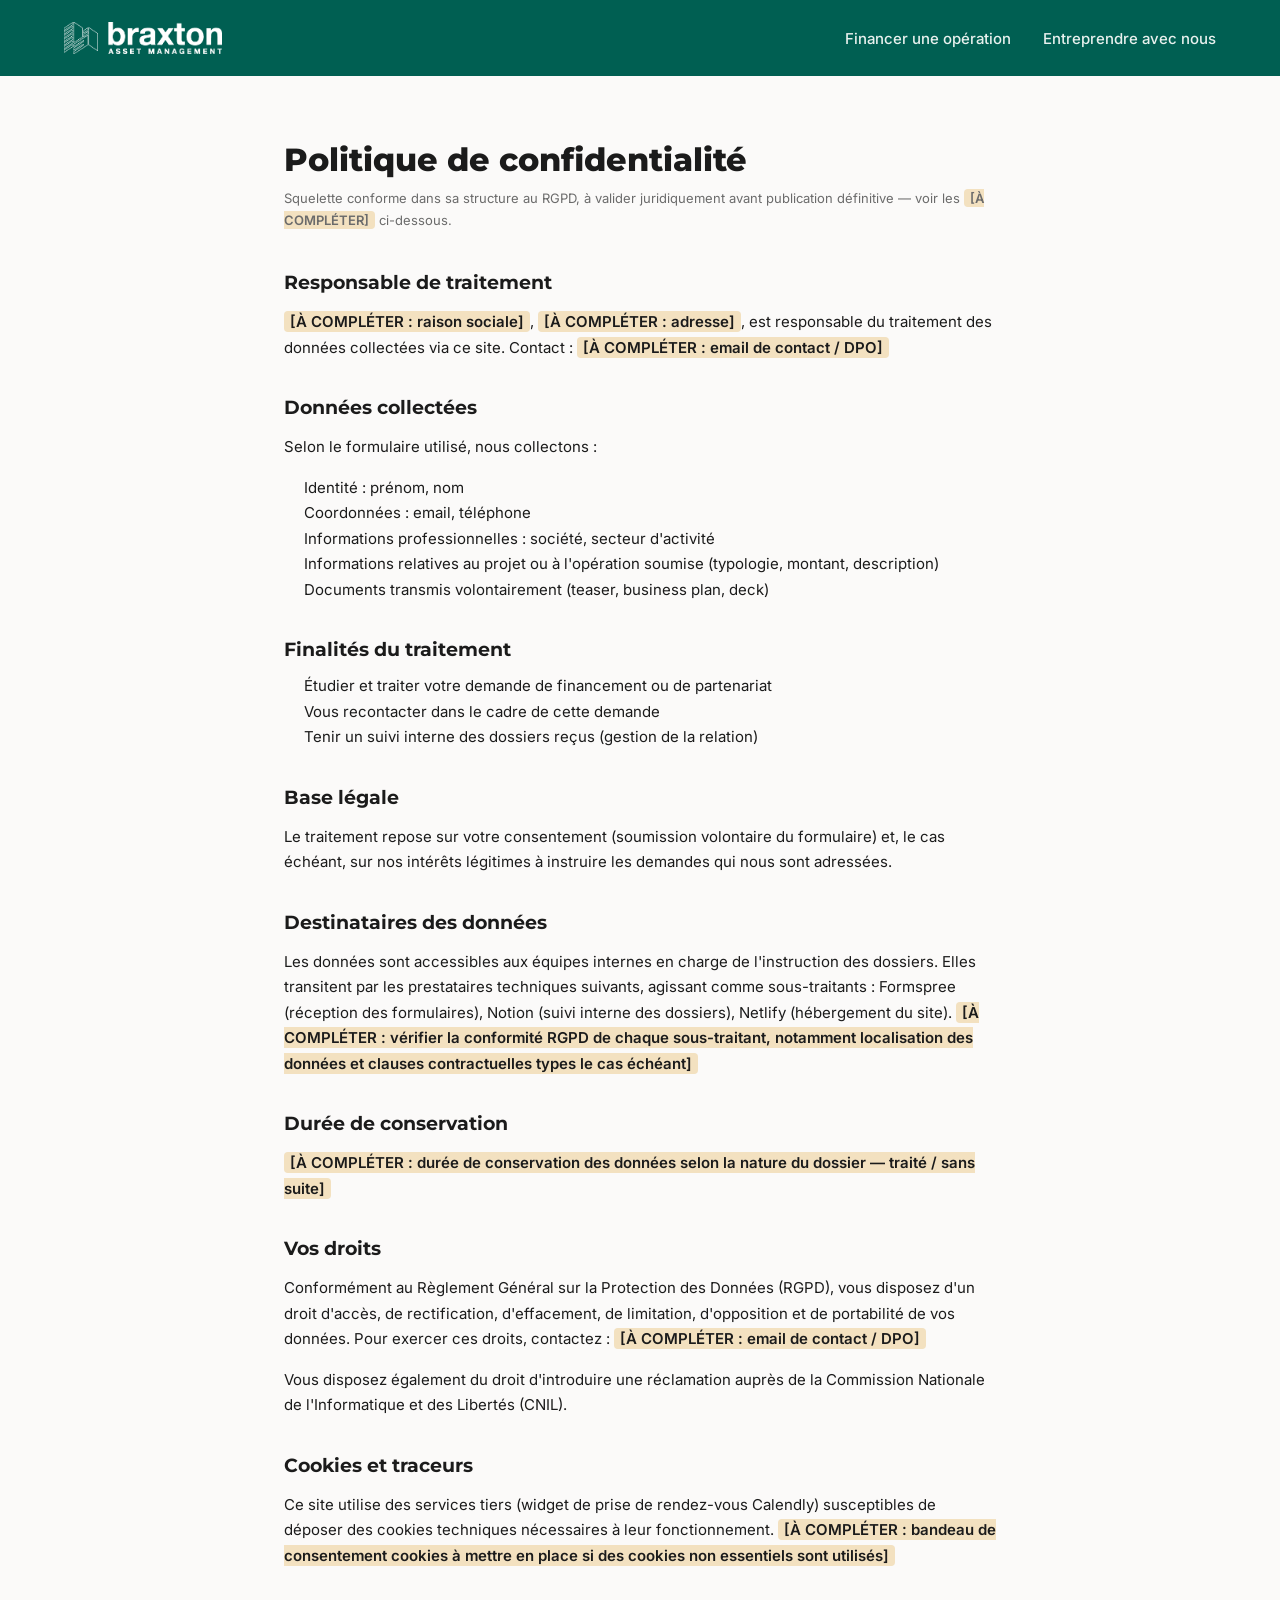
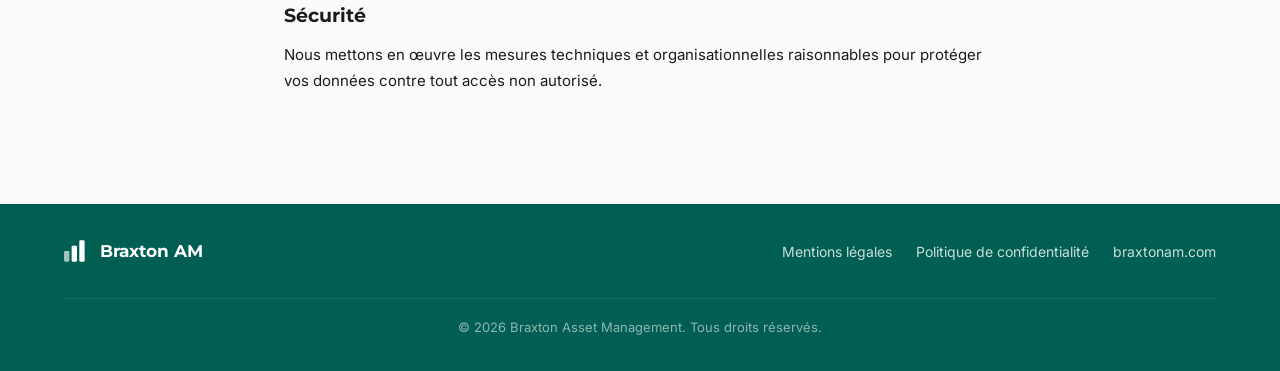
==== confidentialite.html @ 9ed0091d "Deux offres Braxton : home, /financement, /lab + pages legales - index.html : nouvelle home courte, " ====
<!DOCTYPE html>
<html lang="fr">
<head>
<meta charset="UTF-8">
<meta name="viewport" content="width=device-width, initial-scale=1.0">
<title>Politique de confidentialité — Braxton</title>
<meta name="description" content="Politique de confidentialité et protection des données personnelles du site Braxton Asset Management.">
<link rel="preconnect" href="https://fonts.googleapis.com">
<link rel="preconnect" href="https://fonts.gstatic.com" crossorigin>
<link href="https://fonts.googleapis.com/css2?family=Montserrat:wght@600;700;800&family=Inter:wght@400;500;600;700&display=swap" rel="stylesheet">
<link rel="stylesheet" href="style.css">
</head>
<body>

<!-- ===== HEADER ===== -->
<header class="site-header">
  <div class="container header-inner">
    <a href="index.html" class="logo">
      <img src="assets/braxton-am-logo-white.png" alt="Braxton Asset Management" class="logo-img">
    </a>
    <nav class="main-nav">
      <a href="financement.html">Financer une opération</a>
      <a href="lab.html">Entreprendre avec nous</a>
    </nav>
  </div>
</header>

<section class="legal-page">
  <div class="container">
    <h1>Politique de confidentialité</h1>
    <p class="updated">Squelette conforme dans sa structure au RGPD, à valider juridiquement avant publication définitive — voir les <span class="placeholder">[À COMPLÉTER]</span> ci-dessous.</p>

    <h2>Responsable de traitement</h2>
    <p>
      <span class="placeholder">[À COMPLÉTER : raison sociale]</span>, <span class="placeholder">[À COMPLÉTER : adresse]</span>,
      est responsable du traitement des données collectées via ce site.
      Contact : <span class="placeholder">[À COMPLÉTER : email de contact / DPO]</span>
    </p>

    <h2>Données collectées</h2>
    <p>Selon le formulaire utilisé, nous collectons :</p>
    <ul>
      <li>Identité : prénom, nom</li>
      <li>Coordonnées : email, téléphone</li>
      <li>Informations professionnelles : société, secteur d'activité</li>
      <li>Informations relatives au projet ou à l'opération soumise (typologie, montant, description)</li>
      <li>Documents transmis volontairement (teaser, business plan, deck)</li>
    </ul>

    <h2>Finalités du traitement</h2>
    <ul>
      <li>Étudier et traiter votre demande de financement ou de partenariat</li>
      <li>Vous recontacter dans le cadre de cette demande</li>
      <li>Tenir un suivi interne des dossiers reçus (gestion de la relation)</li>
    </ul>

    <h2>Base légale</h2>
    <p>Le traitement repose sur votre consentement (soumission volontaire du formulaire) et, le cas échéant, sur nos intérêts légitimes à instruire les demandes qui nous sont adressées.</p>

    <h2>Destinataires des données</h2>
    <p>
      Les données sont accessibles aux équipes internes en charge de l'instruction des dossiers. Elles transitent par
      les prestataires techniques suivants, agissant comme sous-traitants : Formspree (réception des formulaires),
      Notion (suivi interne des dossiers), Netlify (hébergement du site).
      <span class="placeholder">[À COMPLÉTER : vérifier la conformité RGPD de chaque sous-traitant, notamment localisation des données et clauses contractuelles types le cas échéant]</span>
    </p>

    <h2>Durée de conservation</h2>
    <p><span class="placeholder">[À COMPLÉTER : durée de conservation des données selon la nature du dossier — traité / sans suite]</span></p>

    <h2>Vos droits</h2>
    <p>
      Conformément au Règlement Général sur la Protection des Données (RGPD), vous disposez d'un droit d'accès,
      de rectification, d'effacement, de limitation, d'opposition et de portabilité de vos données.
      Pour exercer ces droits, contactez : <span class="placeholder">[À COMPLÉTER : email de contact / DPO]</span>
    </p>
    <p>
      Vous disposez également du droit d'introduire une réclamation auprès de la Commission Nationale de
      l'Informatique et des Libertés (CNIL).
    </p>

    <h2>Cookies et traceurs</h2>
    <p>
      Ce site utilise des services tiers (widget de prise de rendez-vous Calendly) susceptibles de déposer des
      cookies techniques nécessaires à leur fonctionnement.
      <span class="placeholder">[À COMPLÉTER : bandeau de consentement cookies à mettre en place si des cookies non essentiels sont utilisés]</span>
    </p>

    <h2>Sécurité</h2>
    <p>Nous mettons en œuvre les mesures techniques et organisationnelles raisonnables pour protéger vos données contre tout accès non autorisé.</p>
  </div>
</section>

<!-- ===== FOOTER ===== -->
<footer class="site-footer">
  <div class="container footer-inner">
    <div class="footer-brand">
      <svg width="26" height="22" viewBox="0 0 34 28" fill="none"><rect x="0" y="14" width="7" height="14" rx="1.5" fill="#9FC7BE"/><rect x="10" y="7" width="7" height="21" rx="1.5" fill="#FFFFFF"/><rect x="20" y="0" width="7" height="28" rx="1.5" fill="#FFFFFF"/></svg>
      <span>Braxton AM</span>
    </div>
    <nav class="footer-nav">
      <a href="mentions-legales.html">Mentions légales</a>
      <a href="confidentialite.html">Politique de confidentialité</a>
      <a href="https://braxtonam.com" target="_blank" rel="noopener">braxtonam.com</a>
    </nav>
    <p class="footer-copy">© 2026 Braxton Asset Management. Tous droits réservés.</p>
  </div>
</footer>

<script src="script.js"></script>
</body>
</html>
---- style.css ----
:root {
  --green: #005F52;
  --green-dark: #002922;
  --gold: #DDA73C;
  --gold-soft: rgba(221, 167, 60, 0.3);
  --green-soft: rgba(0, 95, 82, 0.4);
  --green-faint: rgba(0, 95, 82, 0.1);
  --cream: #FBFAF9;
  --panel: #F1F0EE;
  --panel-2: #F3F5F7;
  --border: #E4E2DE;
  --text: #1B1B1B;
  --text-muted: #6B6B6B;
  --radius: 12px;
  --font-head: 'Montserrat', system-ui, sans-serif;
  --font-body: 'Inter', system-ui, sans-serif;
}

* { box-sizing: border-box; }
html { scroll-behavior: smooth; }
body {
  margin: 0;
  font-family: var(--font-body);
  color: var(--text);
  background: var(--cream);
  -webkit-font-smoothing: antialiased;
}
img, svg { display: block; }
a { text-decoration: none; color: inherit; }
ul { list-style: none; margin: 0; padding: 0; }
button { font-family: inherit; cursor: pointer; }

.container {
  max-width: 1200px;
  margin: 0 auto;
  padding: 0 24px;
}

/* ===== HEADER ===== */
.site-header {
  background: var(--green);
  position: sticky;
  top: 0;
  z-index: 50;
}
.header-inner {
  display: flex;
  align-items: center;
  justify-content: space-between;
  height: 76px;
}
.logo { display: flex; align-items: center; gap: 10px; }
.logo-img { height: 32px; width: auto; display: block; }
.main-nav { display: flex; gap: 32px; }
.main-nav a {
  color: #E8F1EE;
  font-size: 15px;
  font-weight: 500;
  transition: color .15s ease;
}
.main-nav a:hover { color: var(--gold); }
.main-nav a.active { color: var(--gold); font-weight: 700; }
.nav-toggle {
  display: none;
  flex-direction: column;
  gap: 5px;
  background: none;
  border: none;
  padding: 6px;
}
.nav-toggle span { width: 22px; height: 2px; background: #fff; border-radius: 2px; }

/* ===== HERO ===== */
.hero { background: var(--green); padding: 64px 0 96px; }
.hero-inner {
  display: grid;
  grid-template-columns: 1.05fr 0.95fr;
  gap: 56px;
  align-items: start;
}
.hero-copy h1 {
  font-family: var(--font-head);
  font-size: 42px;
  line-height: 1.15;
  font-weight: 800;
  color: #fff;
  margin: 0 0 20px;
}
.hero-copy h1 .muted { color: #9FC7BE; }
.hero-lead {
  color: #D6E5E1;
  font-size: 16px;
  line-height: 1.65;
  max-width: 540px;
  margin: 0 0 28px;
}
.hero-points {
  display: grid;
  grid-template-columns: 1fr 1fr;
  gap: 14px 24px;
}
.hero-points li {
  display: flex;
  align-items: center;
  gap: 10px;
  color: #EFEDE7;
  font-size: 15px;
  font-weight: 500;
}
.dot {
  width: 8px; height: 8px;
  border-radius: 50%;
  background: var(--gold);
  flex: none;
}

/* ===== FORM CARD ===== */
.form-card {
  background: #fff;
  border-radius: 18px;
  padding: 28px;
  box-shadow: 0 30px 60px -20px rgba(0,20,15,0.35);
}
.steps-bar { display: flex; justify-content: space-between; margin-bottom: 10px; }
.step-item { display: flex; align-items: center; gap: 8px; opacity: .45; transition: opacity .2s; }
.step-item.active, .step-item.done { opacity: 1; }
.step-circle {
  width: 26px; height: 26px;
  border-radius: 50%;
  background: #D9D6D0;
  color: #6B6B6B;
  display: flex; align-items: center; justify-content: center;
  font-size: 13px; font-weight: 700;
  flex: none;
}
.step-item.active .step-circle, .step-item.done .step-circle {
  background: var(--green); color: #fff;
}
.step-label { font-size: 13px; font-weight: 600; color: var(--text); white-space: nowrap; }
.steps-track { height: 3px; background: #EDEBE7; border-radius: 3px; margin-bottom: 24px; overflow: hidden; }
.steps-progress { height: 100%; width: 33.33%; background: var(--green); transition: width .3s ease; }

.form-step { display: none; }
.form-step.active { display: block; animation: fadeIn .25s ease; }
@keyframes fadeIn { from { opacity: 0; transform: translateY(4px);} to { opacity: 1; transform: translateY(0);} }

.form-row { display: grid; grid-template-columns: 1fr 1fr; gap: 16px; }
.form-field { margin-bottom: 18px; }
.form-field label { display: block; font-size: 13px; font-weight: 600; color: var(--text); margin-bottom: 6px; }
.form-field input, .form-field select, .form-field textarea {
  width: 100%;
  padding: 12px 14px;
  border: 1px solid var(--border);
  border-radius: 10px;
  font-size: 14px;
  font-family: inherit;
  background: #fff;
  color: var(--text);
  resize: vertical;
}
.form-field input:focus, .form-field select:focus, .form-field textarea:focus {
  outline: none;
  border-color: var(--green);
  box-shadow: 0 0 0 3px var(--green-faint);
}
.form-field input::placeholder, .form-field textarea::placeholder { color: #A9A6A0; }
.form-field label .optional { font-weight: 400; color: #A9A6A0; }

.dropzone {
  display: flex; flex-direction: column; align-items: center; justify-content: center;
  gap: 10px;
  border: 1.5px dashed #C9C6C0;
  border-radius: 12px;
  padding: 36px 16px;
  color: var(--text-muted);
  cursor: pointer;
  transition: border-color .15s, background .15s;
}
.dropzone:hover, .dropzone.dragover { border-color: var(--green); background: var(--green-faint); }
.dropzone svg { color: var(--green); }
.hint { font-size: 12px; color: var(--text-muted); margin-top: 8px; }

.form-footer {
  display: flex; align-items: center; justify-content: flex-end; gap: 16px;
  border-top: 1px solid var(--border);
  padding-top: 18px;
  margin-top: 6px;
}
.btn-link {
  background: none; border: none;
  color: var(--text-muted);
  font-size: 14px; font-weight: 600;
}
.btn-primary {
  background: var(--green);
  color: #fff;
  border: none;
  border-radius: 12px;
  padding: 14px 24px;
  font-size: 15px;
  font-weight: 700;
  white-space: nowrap;
  transition: background .15s ease, transform .1s ease;
}
.btn-primary:hover { background: #00473e; }
.btn-primary:active { transform: scale(0.98); }
.step-hint { text-align: right; font-size: 12px; color: var(--text-muted); margin: 10px 0 0; }
.success-panel {
  text-align: center;
  padding: 24px 8px 12px;
  animation: fadeIn .3s ease;
}
.success-icon {
  width: 60px; height: 60px;
  margin: 0 auto 20px;
  border-radius: 50%;
  background: var(--green-faint);
  color: var(--green);
  display: flex; align-items: center; justify-content: center;
}
.success-panel h3 {
  font-family: var(--font-head);
  font-size: 21px;
  font-weight: 800;
  color: var(--text);
  margin: 0 0 12px;
}
.success-panel p {
  color: var(--text-muted);
  font-size: 14.5px;
  line-height: 1.6;
  max-width: 420px;
  margin: 0 auto;
}
.success-panel strong { color: var(--green); }

/* ===== CALL BAR ===== */
.call-bar { background: var(--panel-2); padding: 22px 0; }
.call-bar-inner {
  display: flex; align-items: center; justify-content: center;
  gap: 20px; flex-wrap: wrap;
}
.call-bar-inner p {
  display: flex; align-items: center; gap: 10px;
  margin: 0; font-size: 15px; color: var(--text);
}
.call-bar-inner .icon { color: var(--green); flex: none; }
.call-bar .btn-primary { padding: 12px 22px; }

/* ===== SOLUTIONS ===== */
.solutions { padding: 96px 0; text-align: center; }
.eyebrow {
  color: var(--green);
  font-weight: 700;
  font-size: 13px;
  letter-spacing: 1.5px;
  text-transform: uppercase;
  margin: 0 0 12px;
}
.solutions h2 {
  font-family: var(--font-head);
  font-size: 34px;
  font-weight: 800;
  max-width: 760px;
  margin: 0 auto 18px;
  line-height: 1.25;
}
.section-lead {
  max-width: 620px;
  margin: 0 auto 56px;
  color: var(--text-muted);
  font-size: 16px;
  line-height: 1.6;
}
.cards-grid {
  display: grid;
  grid-template-columns: repeat(3, 1fr);
  gap: 24px;
  text-align: left;
}
.solution-card {
  background: #fff;
  border: 1px solid var(--border);
  border-radius: 16px;
  padding: 28px;
  display: flex;
  flex-direction: column;
}
.card-icon {
  width: 44px; height: 44px;
  border-radius: 10px;
  background: var(--green-faint);
  color: var(--green);
  display: flex; align-items: center; justify-content: center;
  margin-bottom: 18px;
}
.card-eyebrow {
  font-size: 12px;
  font-weight: 700;
  letter-spacing: 1px;
  color: var(--gold);
  text-transform: uppercase;
  margin: 0 0 6px;
}
.solution-card h3 {
  font-family: var(--font-head);
  font-size: 20px;
  margin: 0 0 12px;
}
.solution-card p:not(.card-eyebrow) {
  color: var(--text-muted);
  font-size: 14.5px;
  line-height: 1.6;
  flex: 1;
  margin: 0 0 20px;
}
.card-link { color: var(--green); font-weight: 700; font-size: 14.5px; }
.card-link:hover { text-decoration: underline; }

/* ===== CAPITAL / LTV ===== */
.capital { background: var(--panel); padding: 96px 0; }
.capital-inner {
  display: grid;
  grid-template-columns: 1fr 1fr;
  gap: 64px;
  align-items: center;
}
.ltv-bar {
  display: flex; align-items: center; justify-content: space-between;
  padding: 20px 22px;
  border-radius: 12px;
  margin-bottom: 14px;
  font-weight: 700;
  font-size: 15px;
}
.bar-1 { background: var(--green-faint); color: var(--green-dark); }
.bar-2 { background: var(--gold-soft); color: var(--green-dark); }
.bar-3 { background: var(--green-soft); color: var(--green-dark); }
.bar-4 { background: var(--green); color: #fff; }
.capital-col h2 {
  font-family: var(--font-head);
  font-size: 32px;
  font-weight: 800;
  margin: 0 0 18px;
}
.capital-col p {
  color: var(--text-muted);
  line-height: 1.7;
  margin: 0 0 16px;
  font-size: 15px;
}
.capital-col strong { color: var(--text); }

/* ===== BRAXTON LAB ===== */
.lab { background: #fff; padding: 80px 0; border-top: 1px solid var(--border); }
.lab-inner {
  display: flex;
  align-items: center;
  justify-content: space-between;
  gap: 40px;
  flex-wrap: wrap;
}
.lab-copy { max-width: 620px; }
.lab-copy h2 {
  font-family: var(--font-head);
  font-size: 30px;
  font-weight: 800;
  color: var(--text);
  margin: 0 0 14px;
}
.lab-copy p { color: var(--text-muted); line-height: 1.7; font-size: 15px; margin: 0; }
.lab .calendly-cta { flex: none; }

/* ===== PAGE HERO (home / lab / mentions / confidentialite) ===== */
.page-hero { background: var(--green); padding: 72px 0 64px; text-align: center; }
.page-hero-inner { max-width: 760px; margin: 0 auto; }
.page-hero p.eyebrow { color: #B7D6CF; justify-content: center; }
.page-hero h1 {
  color: #fff;
  font-family: var(--font-head);
  font-size: 40px;
  font-weight: 800;
  line-height: 1.25;
  margin: 10px 0 18px;
}
.page-hero-lead { color: #D7E7E2; font-size: 17px; line-height: 1.65; margin: 0 auto 28px; max-width: 620px; }
.page-hero-ctas { display: flex; justify-content: center; gap: 16px; flex-wrap: wrap; }
.btn-secondary {
  display: inline-flex; align-items: center; gap: 8px;
  background: transparent;
  color: #fff;
  border: 1.5px solid rgba(255,255,255,0.5);
  border-radius: 12px;
  padding: 13px 22px;
  font-size: 15px;
  font-weight: 700;
  transition: border-color .15s ease, background .15s ease;
}
.btn-secondary:hover { border-color: #fff; background: rgba(255,255,255,0.08); }

/* ===== DOORS (home) ===== */
.doors { padding: 72px 0 96px; }
.doors-grid { display: grid; grid-template-columns: 1fr 1fr; gap: 28px; }
.door {
  border: 1px solid var(--border);
  border-radius: 18px;
  padding: 36px 32px;
  background: #fff;
  display: flex;
  flex-direction: column;
  transition: box-shadow .2s ease, transform .2s ease;
}
.door:hover { box-shadow: 0 24px 48px -24px rgba(0,20,15,0.25); transform: translateY(-2px); }
.door-accent { width: 40px; height: 4px; border-radius: 2px; margin-bottom: 22px; }
.door-a .door-accent { background: var(--green); }
.door-b .door-accent { background: var(--gold); }
.door h2 { font-family: var(--font-head); font-size: 23px; font-weight: 800; margin: 0 0 12px; }
.door p { color: var(--text-muted); font-size: 15px; line-height: 1.65; margin: 0 0 26px; flex: 1; }
.door .btn-primary { align-self: flex-start; }

/* ===== CE QUE NOUS APPORTONS (lab) ===== */
.bring-grid {
  display: grid;
  grid-template-columns: repeat(auto-fit, minmax(220px, 1fr));
  gap: 28px 24px;
  margin-top: 40px;
}
.bring-item .card-icon { margin-bottom: 14px; }
.bring-item h3 { font-size: 16.5px; font-weight: 700; margin: 0 0 8px; }
.bring-item p { color: var(--text-muted); font-size: 14.5px; line-height: 1.6; margin: 0; }

/* ===== CE QUE NOUS CHERCHONS (lab) ===== */
.criteria-block { margin-top: 40px; }
.criteria-list { display: grid; grid-template-columns: 1fr 1fr; gap: 14px; margin: 0; padding: 0; list-style: none; }
.criteria-list li {
  display: flex; align-items: flex-start; gap: 12px;
  font-size: 15px; color: var(--text); line-height: 1.55;
  padding: 16px 18px;
  background: var(--panel);
  border-radius: 10px;
}
.criteria-list .dot-check {
  flex: none; width: 22px; height: 22px; border-radius: 50%;
  background: var(--green-faint); color: var(--green);
  display: flex; align-items: center; justify-content: center;
  margin-top: 1px;
}

/* ===== COMMENT CA MARCHE (lab) ===== */
.process-grid {
  display: grid;
  grid-template-columns: repeat(4, 1fr);
  gap: 1px;
  background: var(--border);
  border: 1px solid var(--border);
  border-radius: 12px;
  overflow: hidden;
  margin-top: 40px;
}
.process-step { background: #fff; padding: 28px 22px; }
.process-step .step-num { font-family: var(--font-head); font-size: 13px; font-weight: 800; color: var(--gold); letter-spacing: 1px; }
.process-step h3 { font-size: 15.5px; font-weight: 700; margin: 10px 0 8px; }
.process-step p { color: var(--text-muted); font-size: 13.5px; line-height: 1.6; margin: 0; }

/* ===== CE QUE CE N'EST PAS (lab) ===== */
.not-this { background: var(--panel); padding: 56px 0; }
.not-this-inner { max-width: 760px; }
.not-this h2 { font-family: var(--font-head); font-size: 25px; font-weight: 800; margin: 0 0 8px; }
.not-this > .container > p { color: var(--text-muted); font-size: 15px; margin: 0 0 20px; }
.not-this ul { margin: 16px 0 0; padding: 0; list-style: none; display: grid; gap: 10px; }
.not-this li { display: flex; align-items: flex-start; gap: 10px; color: var(--text); font-size: 15px; line-height: 1.6; }
.not-this li .x-mark { flex: none; color: var(--text-muted); margin-top: 2px; }

/* ===== FAQ (lab) ===== */
.faq { padding: 72px 0; }
.faq-list { max-width: 760px; margin: 40px auto 0; }
.faq-item { border-bottom: 1px solid var(--border); }
.faq-question {
  width: 100%; text-align: left; background: none; border: none;
  padding: 20px 4px; display: flex; align-items: center; justify-content: space-between; gap: 16px;
  font-size: 16px; font-weight: 700; color: var(--text); cursor: pointer;
  font-family: inherit;
}
.faq-question .chevron { transition: transform .2s ease; flex: none; color: var(--text-muted); }
.faq-item.open .faq-question .chevron { transform: rotate(180deg); }
.faq-answer { max-height: 0; overflow: hidden; transition: max-height .25s ease; }
.faq-item.open .faq-answer { max-height: 400px; }
.faq-answer p { color: var(--text-muted); font-size: 14.5px; line-height: 1.65; margin: 0 0 20px; padding: 0 4px; }

/* ===== LAB FORM SECTION ===== */
.lab-form-section { background: var(--panel); padding: 72px 0 96px; }
.lab-form-section .form-card { max-width: 640px; margin: 40px auto 0; box-shadow: none; border: 1px solid var(--border); }

/* ===== LEGAL PAGES ===== */
.legal-page { padding: 64px 0 96px; }
.legal-page .container { max-width: 760px; }
.legal-page h1 { font-family: var(--font-head); font-size: 32px; font-weight: 800; margin: 0 0 8px; }
.legal-page .updated { color: var(--text-muted); font-size: 13px; margin: 0 0 40px; }
.legal-page h2 { font-family: var(--font-head); font-size: 19px; font-weight: 700; margin: 36px 0 12px; }
.legal-page p, .legal-page li { color: var(--text); font-size: 15px; line-height: 1.7; }
.legal-page ul { padding-left: 20px; }
.legal-page .placeholder { background: var(--gold-soft); border-radius: 4px; padding: 1px 6px; font-weight: 600; }

/* ===== FOOTER ===== */
.site-footer { background: var(--green); padding: 36px 0; }
.footer-inner {
  display: flex; align-items: center; justify-content: space-between;
  flex-wrap: wrap; gap: 16px;
}
.footer-brand { display: flex; align-items: center; gap: 10px; color: #fff; font-family: var(--font-head); font-weight: 700; font-size: 17px; }
.footer-nav { display: flex; gap: 24px; flex-wrap: wrap; }
.footer-nav a { color: #C9DEDA; font-size: 14px; }
.footer-nav a:hover { color: var(--gold); }
.footer-copy { color: #8FB6AF; font-size: 13px; margin: 0; width: 100%; text-align: center; padding-top: 20px; border-top: 1px solid rgba(255,255,255,0.08); margin-top: 20px; }

/* ===== RESPONSIVE ===== */
@media (max-width: 960px) {
  .hero-inner { grid-template-columns: 1fr; }
  .capital-inner { grid-template-columns: 1fr; gap: 40px; }
  .cards-grid { grid-template-columns: 1fr; }
  .doors-grid { grid-template-columns: 1fr; }
  .criteria-list { grid-template-columns: 1fr; }
  .process-grid { grid-template-columns: 1fr 1fr; }
}
@media (max-width: 560px) {
  .hero-copy h1 { font-size: 30px; }
  .hero-points { grid-template-columns: 1fr; }
  .form-row { grid-template-columns: 1fr; }
  .call-bar-inner { flex-direction: column; align-items: flex-start; }
  .solutions h2 { font-size: 26px; }
  .form-card { padding: 20px; }
  .step-label { display: none; }
  .header-inner { flex-wrap: wrap; height: auto; padding: 12px 0; gap: 10px 20px; }
  .main-nav { gap: 16px; }
  .main-nav a { font-size: 14px; }
  .page-hero h1 { font-size: 28px; }
  .process-grid { grid-template-columns: 1fr; }
  .door { padding: 28px 22px; }
}
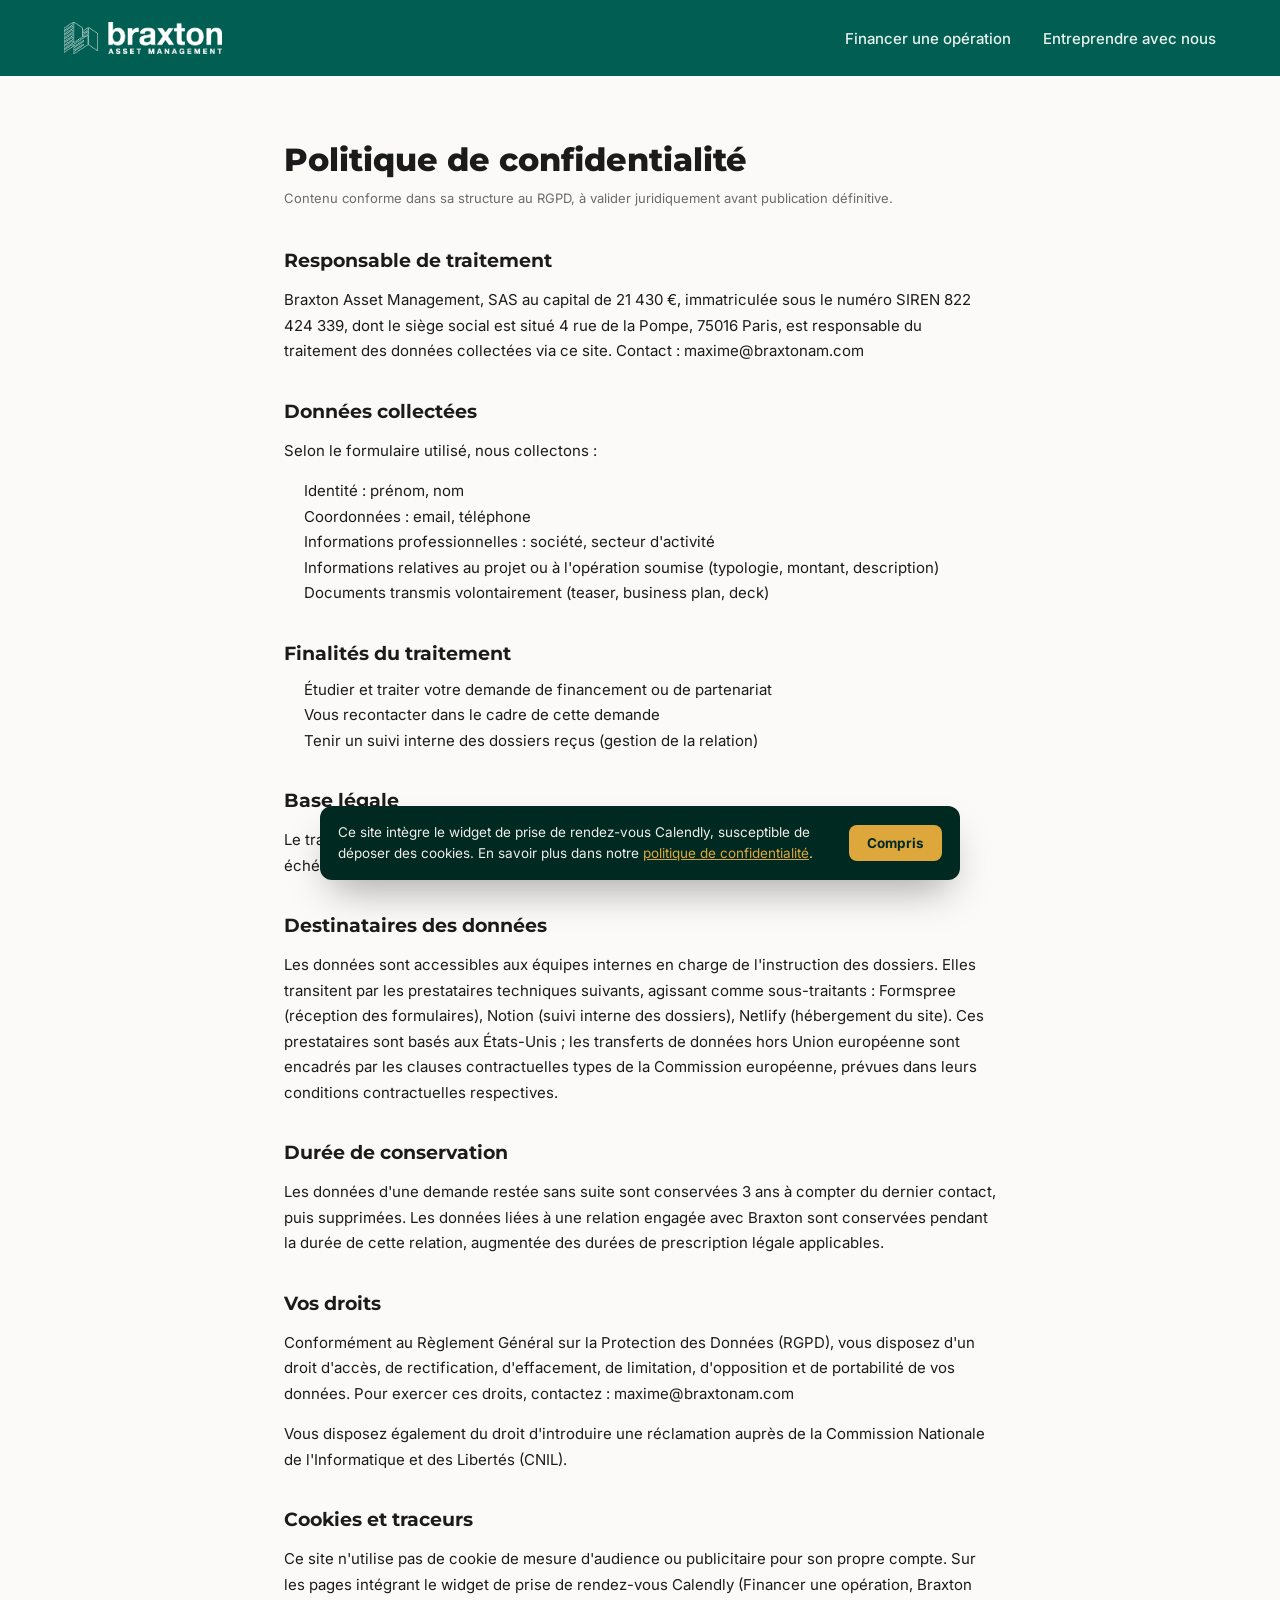
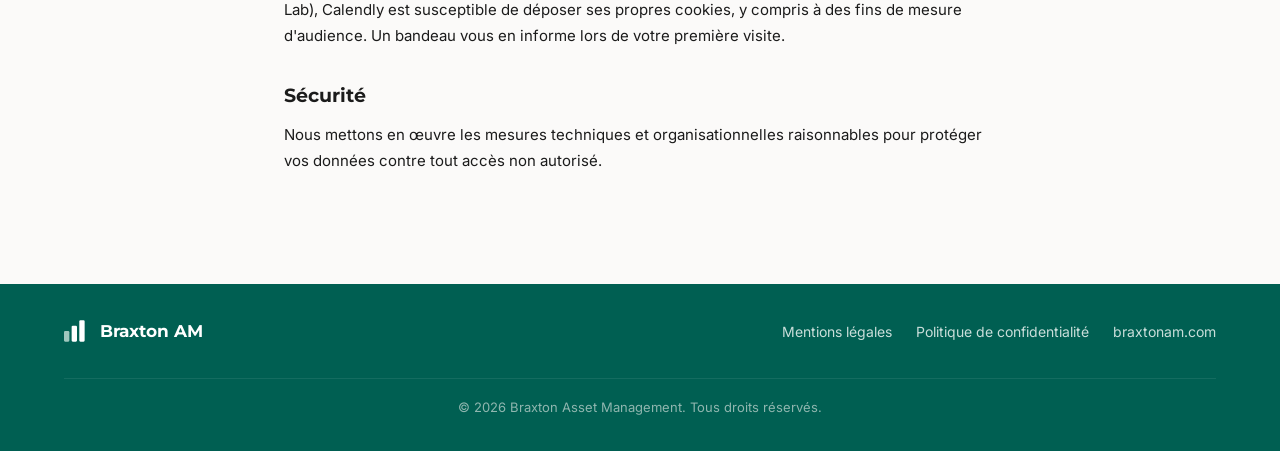
==== commit a266bc42: "Politique de confidentialite : complete les 7 placeholders + ajoute un bandeau cookies - Responsable" ====
--- a/confidentialite.html
+++ b/confidentialite.html
@@ -9,6 +9,9 @@
 <link rel="preconnect" href="https://fonts.gstatic.com" crossorigin>
 <link href="https://fonts.googleapis.com/css2?family=Montserrat:wght@600;700;800&family=Inter:wght@400;500;600;700&display=swap" rel="stylesheet">
 <link rel="stylesheet" href="style.css">
+<link rel="icon" type="image/png" sizes="32x32" href="assets/favicon-braxtonam.png">
+<link rel="icon" type="image/png" sizes="192x192" href="assets/favicon-braxtonam.png">
+<link rel="apple-touch-icon" href="assets/favicon-braxtonam.png">
 </head>
 <body>
 
@@ -28,13 +31,14 @@
 <section class="legal-page">
   <div class="container">
     <h1>Politique de confidentialité</h1>
-    <p class="updated">Squelette conforme dans sa structure au RGPD, à valider juridiquement avant publication définitive — voir les <span class="placeholder">[À COMPLÉTER]</span> ci-dessous.</p>
+    <p class="updated">Contenu conforme dans sa structure au RGPD, à valider juridiquement avant publication définitive.</p>
 
     <h2>Responsable de traitement</h2>
     <p>
-      <span class="placeholder">[À COMPLÉTER : raison sociale]</span>, <span class="placeholder">[À COMPLÉTER : adresse]</span>,
+      Braxton Asset Management, SAS au capital de 21 430 €, immatriculée sous le numéro SIREN 822 424 339,
+      dont le siège social est situé 4 rue de la Pompe, 75016 Paris,
       est responsable du traitement des données collectées via ce site.
-      Contact : <span class="placeholder">[À COMPLÉTER : email de contact / DPO]</span>
+      Contact : maxime@braxtonam.com
     </p>
 
     <h2>Données collectées</h2>
@@ -62,17 +66,22 @@
       Les données sont accessibles aux équipes internes en charge de l'instruction des dossiers. Elles transitent par
       les prestataires techniques suivants, agissant comme sous-traitants : Formspree (réception des formulaires),
       Notion (suivi interne des dossiers), Netlify (hébergement du site).
-      <span class="placeholder">[À COMPLÉTER : vérifier la conformité RGPD de chaque sous-traitant, notamment localisation des données et clauses contractuelles types le cas échéant]</span>
+      Ces prestataires sont basés aux États-Unis ; les transferts de données hors Union européenne sont encadrés par
+      les clauses contractuelles types de la Commission européenne, prévues dans leurs conditions contractuelles respectives.
     </p>
 
     <h2>Durée de conservation</h2>
-    <p><span class="placeholder">[À COMPLÉTER : durée de conservation des données selon la nature du dossier — traité / sans suite]</span></p>
+    <p>
+      Les données d'une demande restée sans suite sont conservées 3 ans à compter du dernier contact, puis supprimées.
+      Les données liées à une relation engagée avec Braxton sont conservées pendant la durée de cette relation,
+      augmentée des durées de prescription légale applicables.
+    </p>
 
     <h2>Vos droits</h2>
     <p>
       Conformément au Règlement Général sur la Protection des Données (RGPD), vous disposez d'un droit d'accès,
       de rectification, d'effacement, de limitation, d'opposition et de portabilité de vos données.
-      Pour exercer ces droits, contactez : <span class="placeholder">[À COMPLÉTER : email de contact / DPO]</span>
+      Pour exercer ces droits, contactez : maxime@braxtonam.com
     </p>
     <p>
       Vous disposez également du droit d'introduire une réclamation auprès de la Commission Nationale de
@@ -81,9 +90,10 @@
 
     <h2>Cookies et traceurs</h2>
     <p>
-      Ce site utilise des services tiers (widget de prise de rendez-vous Calendly) susceptibles de déposer des
-      cookies techniques nécessaires à leur fonctionnement.
-      <span class="placeholder">[À COMPLÉTER : bandeau de consentement cookies à mettre en place si des cookies non essentiels sont utilisés]</span>
+      Ce site n'utilise pas de cookie de mesure d'audience ou publicitaire pour son propre compte. Sur les pages
+      intégrant le widget de prise de rendez-vous Calendly (Financer une opération, Braxton Lab), Calendly est
+      susceptible de déposer ses propres cookies, y compris à des fins de mesure d'audience. Un bandeau vous en informe
+      lors de votre première visite.
     </p>
 
     <h2>Sécurité</h2>
--- a/style.css
+++ b/style.css
@@ -51,6 +51,7 @@
 }
 .logo { display: flex; align-items: center; gap: 10px; }
 .logo-img { height: 32px; width: auto; display: block; }
+.logo-lockup { height: 36px; width: auto; display: block; color: #FFFFFF; }
 .main-nav { display: flex; gap: 32px; }
 .main-nav a {
   color: #E8F1EE;
@@ -500,6 +501,40 @@
 .legal-page p, .legal-page li { color: var(--text); font-size: 15px; line-height: 1.7; }
 .legal-page ul { padding-left: 20px; }
 .legal-page .placeholder { background: var(--gold-soft); border-radius: 4px; padding: 1px 6px; font-weight: 600; }
+
+/* ===== COOKIE NOTICE ===== */
+.cookie-notice {
+  position: fixed;
+  left: 20px;
+  right: 20px;
+  bottom: 20px;
+  z-index: 100;
+  max-width: 640px;
+  margin: 0 auto;
+  background: var(--green-dark);
+  color: #EFEDE7;
+  border-radius: 12px;
+  padding: 16px 18px;
+  display: flex;
+  align-items: center;
+  gap: 16px;
+  flex-wrap: wrap;
+  box-shadow: 0 20px 40px -12px rgba(0,0,0,0.35);
+}
+.cookie-notice p { margin: 0; font-size: 13.5px; line-height: 1.55; flex: 1 1 320px; }
+.cookie-notice a { color: var(--gold); text-decoration: underline; }
+.cookie-notice-ok {
+  background: var(--gold);
+  color: var(--green-dark);
+  border: none;
+  border-radius: 8px;
+  padding: 10px 18px;
+  font-size: 13.5px;
+  font-weight: 700;
+  white-space: nowrap;
+  flex: none;
+}
+.cookie-notice-ok:hover { background: #E8B958; }
 
 /* ===== FOOTER ===== */
 .site-footer { background: var(--green); padding: 36px 0; }
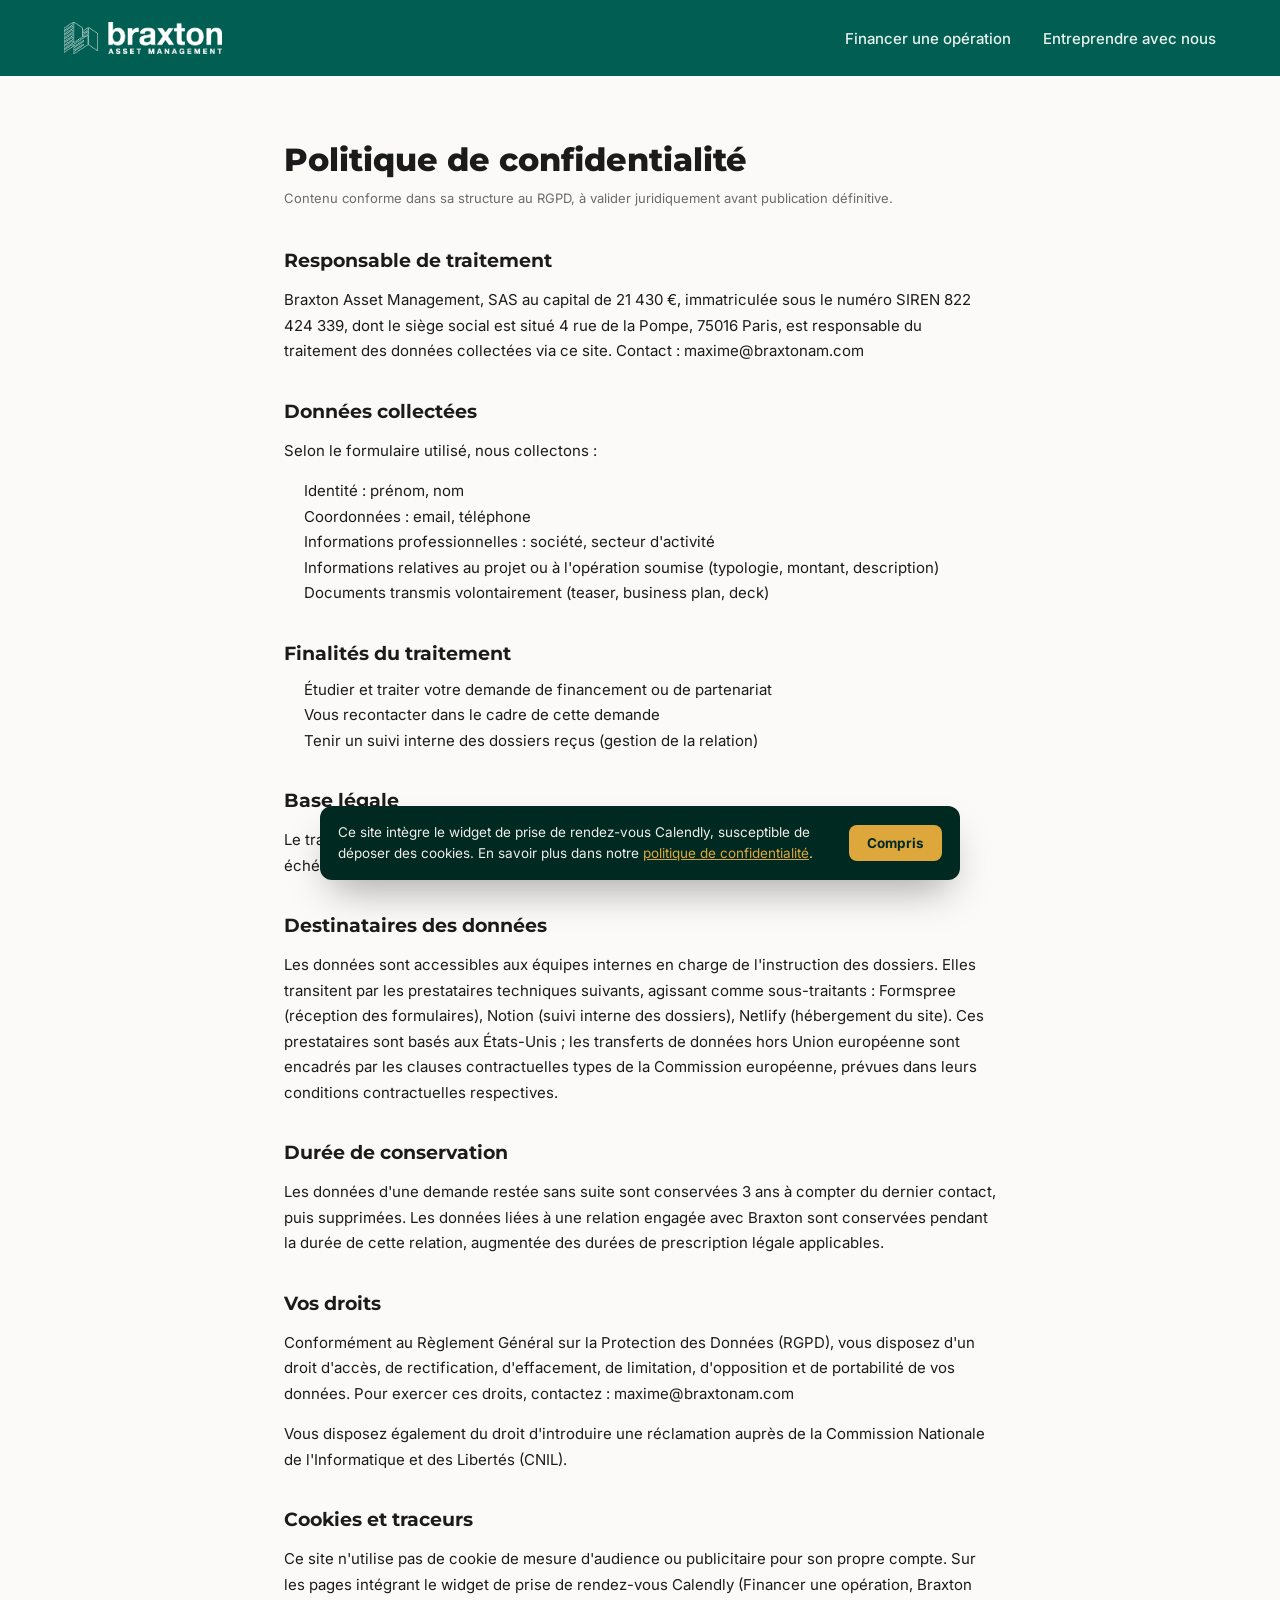
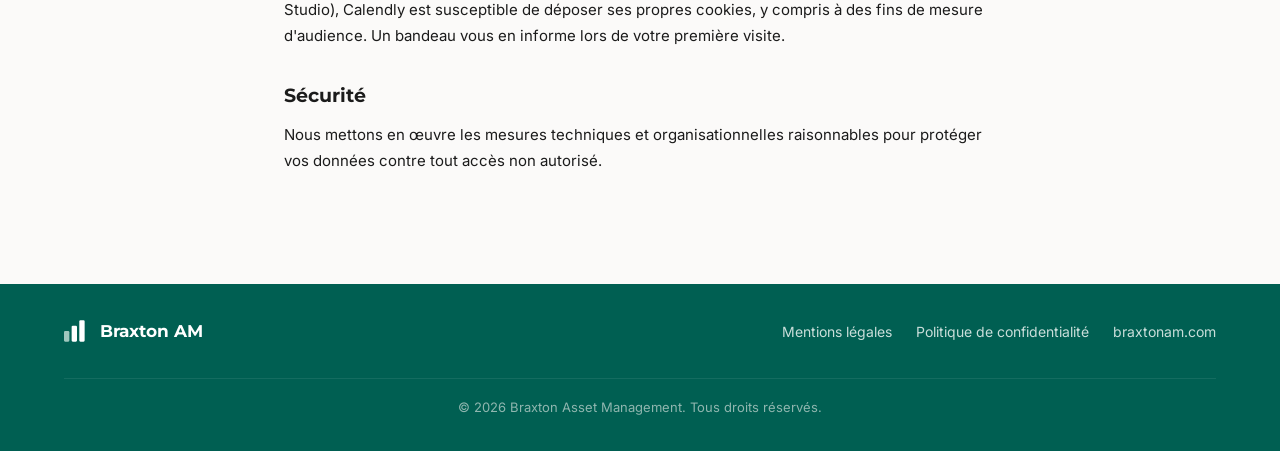
==== commit 203b2b4b: "Renomme le sous-produit 'Braxton Lab' en 'Braxton Studio' + ajoute Real Estate Debt - Logo vectoriel" ====
--- a/confidentialite.html
+++ b/confidentialite.html
@@ -3,7 +3,7 @@
 <head>
 <meta charset="UTF-8">
 <meta name="viewport" content="width=device-width, initial-scale=1.0">
-<title>Politique de confidentialité — Braxton</title>
+<title>Braxton Studio — Politique de confidentialité</title>
 <meta name="description" content="Politique de confidentialité et protection des données personnelles du site Braxton Asset Management.">
 <link rel="preconnect" href="https://fonts.googleapis.com">
 <link rel="preconnect" href="https://fonts.gstatic.com" crossorigin>
@@ -91,7 +91,7 @@
     <h2>Cookies et traceurs</h2>
     <p>
       Ce site n'utilise pas de cookie de mesure d'audience ou publicitaire pour son propre compte. Sur les pages
-      intégrant le widget de prise de rendez-vous Calendly (Financer une opération, Braxton Lab), Calendly est
+      intégrant le widget de prise de rendez-vous Calendly (Financer une opération, Braxton Studio), Calendly est
       susceptible de déposer ses propres cookies, y compris à des fins de mesure d'audience. Un bandeau vous en informe
       lors de votre première visite.
     </p>
--- a/style.css
+++ b/style.css
@@ -36,6 +36,47 @@
   padding: 0 24px;
 }
 
+/* ===== REVEAL AU SCROLL ===== */
+/* .reveal : masque + decale + reduit legerement l'element ; .is-visible (ajoutee par script.js via
+   IntersectionObserver quand l'element entre dans le viewport) le fait apparaitre.
+   Neutralise si l'utilisateur prefere moins d'animation, ou si JS est desactive (voir noscript ci-dessous). */
+@media (prefers-reduced-motion: no-preference) {
+  .reveal {
+    opacity: 0;
+    transform: translateY(36px) scale(.97);
+    transition: opacity .7s cubic-bezier(.16,.8,.3,1), transform .7s cubic-bezier(.16,.8,.3,1);
+  }
+  .reveal.is-visible { opacity: 1; transform: translateY(0) scale(1); }
+  .reveal-1 { transition-delay: .1s; }
+  .reveal-2 { transition-delay: .2s; }
+  .reveal-3 { transition-delay: .3s; }
+  .reveal-4 { transition-delay: .4s; }
+}
+@media (prefers-reduced-motion: no-preference) and (max-width: 560px) {
+  /* Mobile : mouvement plus discret, l'ecran est deja petit — un gros deplacement y est plus brusque. */
+  .reveal { transform: translateY(18px) scale(.99); }
+}
+
+/* ===== HOVER CARTES CLIQUABLES ===== */
+/* solution-card et door sont des <a> pleine carte (voir HTML) : tout le bloc mene au meme
+   endroit que son bouton/lien interne. process-step n'est pas cliquable (simple etape
+   descriptive) : meme animation au survol, mais sans cursor:pointer. Feedback au survol
+   uniquement sur les appareils avec un vrai pointeur (souris/trackpad) — evite l'etat
+   "hover coince" au doigt sur tactile. */
+.solution-card, .door { cursor: pointer; }
+@media (hover: hover) and (pointer: fine) {
+  .solution-card, .door, .process-step {
+    transition: transform .25s ease, box-shadow .25s ease, border-color .25s ease;
+  }
+  .solution-card:hover, .door:hover, .process-step:hover {
+    transform: translateY(-6px);
+    box-shadow: 0 20px 40px -24px rgba(0, 41, 34, 0.35);
+    border-color: var(--gold);
+  }
+  .solution-card:hover .card-icon, .bring-item:hover .card-icon { background: var(--gold); color: #fff; transition: background .25s ease, color .25s ease; }
+  .solution-card:hover .card-link, .door:hover .btn-primary { text-decoration: underline; }
+}
+
 /* ===== HEADER ===== */
 .site-header {
   background: var(--green);
@@ -51,6 +92,10 @@
 }
 .logo { display: flex; align-items: center; gap: 10px; }
 .logo-img { height: 32px; width: auto; display: block; }
+/* Variante avec sous-titre (ex: "Real Estate Debt" sous le logo sur Financer une operation) :
+   passe le logo en pile verticale au lieu de la ligne horizontale par defaut. */
+.logo-with-tagline { flex-direction: column; align-items: flex-start; gap: 2px; }
+.logo-tagline { font-size: 10px; font-weight: 700; letter-spacing: 1.2px; text-transform: uppercase; color: #9FC7BE; }
 .logo-lockup { height: 36px; width: auto; display: block; color: #FFFFFF; }
 .main-nav { display: flex; gap: 32px; }
 .main-nav a {
@@ -72,7 +117,13 @@
 .nav-toggle span { width: 22px; height: 2px; background: #fff; border-radius: 2px; }
 
 /* ===== HERO ===== */
-.hero { background: var(--green); padding: 64px 0 96px; }
+.hero {
+  background:
+    radial-gradient(640px circle at 12% 8%, rgba(221, 167, 60, 0.16), transparent 60%),
+    radial-gradient(560px circle at 88% 92%, rgba(0, 149, 128, 0.35), transparent 60%),
+    var(--green-dark);
+  padding: 64px 0 96px;
+}
 .hero-inner {
   display: grid;
   grid-template-columns: 1.05fr 0.95fr;
@@ -179,6 +230,8 @@
 }
 .dropzone:hover, .dropzone.dragover { border-color: var(--green); background: var(--green-faint); }
 .dropzone svg { color: var(--green); }
+.dropzone.dropzone-error { border-color: #C0392B; background: none; color: #C0392B; }
+.dropzone.dropzone-error svg { color: #C0392B; }
 .hint { font-size: 12px; color: var(--text-muted); margin-top: 8px; }
 
 .form-footer {
@@ -318,6 +371,18 @@
 .card-link { color: var(--green); font-weight: 700; font-size: 14.5px; }
 .card-link:hover { text-decoration: underline; }
 
+.card-specs {
+  border-top: 1px solid var(--border);
+  padding-top: 14px;
+  margin: 0 0 18px;
+  display: flex;
+  flex-direction: column;
+  gap: 8px;
+}
+.spec-row { display: flex; justify-content: space-between; align-items: baseline; gap: 12px; font-size: 13px; }
+.spec-row span { color: var(--text-muted); }
+.spec-row strong { color: var(--text); font-weight: 700; text-align: right; }
+
 /* ===== CAPITAL / LTV ===== */
 .capital { background: var(--panel); padding: 96px 0; }
 .capital-inner {
@@ -375,6 +440,52 @@
 /* ===== PAGE HERO (home / lab / mentions / confidentialite) ===== */
 .page-hero { background: var(--green); padding: 72px 0 64px; text-align: center; }
 .page-hero-inner { max-width: 760px; margin: 0 auto; }
+/* Halo degrade : reserve aux pages editoriales (accueil, lab) via cette classe additionnelle.
+   Les pages legales gardent .page-hero seul, en aplat, plus sobre. */
+.page-hero-glow {
+  background:
+    radial-gradient(640px circle at 15% 10%, rgba(221, 167, 60, 0.16), transparent 60%),
+    radial-gradient(560px circle at 85% 95%, rgba(0, 149, 128, 0.35), transparent 60%),
+    var(--green-dark);
+}
+
+/* ===== STATS BAR ===== */
+.stats-bar {
+  display: grid;
+  grid-template-columns: repeat(4, 1fr);
+  gap: 28px 24px;
+  margin-top: 48px;
+  padding-top: 36px;
+  border-top: 1px solid rgba(255, 255, 255, 0.15);
+}
+.stat-item { display: flex; flex-direction: column; }
+.stat-number {
+  font-family: var(--font-head);
+  font-size: 30px;
+  font-weight: 800;
+  color: var(--gold);
+  line-height: 1.15;
+  margin: 0;
+  /* Hauteur reservee pour 2 lignes : meme le libelle le plus court (une seule ligne) s'aligne
+     sur la meme ligne de base que "Toutes typologies", qui en prend deux. */
+  min-height: 74px;
+  display: flex;
+  align-items: flex-end;
+  /* Centre par defaut (coherent avec le text-align:center des sections .solutions) ;
+     .hero, en desaccord avec ce defaut, repasse explicitement a gauche ci-dessous. */
+  justify-content: center;
+}
+.stat-label {
+  font-size: 13px;
+  color: #B7D6CF;
+  line-height: 1.4;
+  margin: 6px 0 0;
+}
+.stats-bar-3 { grid-template-columns: repeat(3, 1fr); }
+.hero .stats-bar { text-align: left; }
+.hero .stat-number { justify-content: flex-start; }
+.page-hero .stats-bar { text-align: center; }
+.page-hero .stat-number { justify-content: center; }
 .page-hero p.eyebrow { color: #B7D6CF; justify-content: center; }
 .page-hero h1 {
   color: #fff;
@@ -426,51 +537,83 @@
   gap: 28px 24px;
   margin-top: 40px;
 }
-.bring-item .card-icon { margin-bottom: 14px; }
+.bring-item { text-align: center; }
+.bring-item .card-icon { margin: 0 auto 14px; }
 .bring-item h3 { font-size: 16.5px; font-weight: 700; margin: 0 0 8px; }
 .bring-item p { color: var(--text-muted); font-size: 14.5px; line-height: 1.6; margin: 0; }
 
-/* ===== CE QUE NOUS CHERCHONS (lab) ===== */
-.criteria-block { margin-top: 40px; }
-.criteria-list { display: grid; grid-template-columns: 1fr 1fr; gap: 14px; margin: 0; padding: 0; list-style: none; }
-.criteria-list li {
-  display: flex; align-items: flex-start; gap: 12px;
-  font-size: 15px; color: var(--text); line-height: 1.55;
-  padding: 16px 18px;
-  background: var(--panel);
-  border-radius: 10px;
-}
-.criteria-list .dot-check {
-  flex: none; width: 22px; height: 22px; border-radius: 50%;
-  background: var(--green-faint); color: var(--green);
-  display: flex; align-items: center; justify-content: center;
-  margin-top: 1px;
-}
 
 /* ===== COMMENT CA MARCHE (lab) ===== */
 .process-grid {
   display: grid;
   grid-template-columns: repeat(4, 1fr);
-  gap: 1px;
-  background: var(--border);
-  border: 1px solid var(--border);
-  border-radius: 12px;
-  overflow: hidden;
+  gap: 20px;
   margin-top: 40px;
 }
-.process-step { background: #fff; padding: 28px 22px; }
+.process-step { background: #fff; border: 1px solid var(--border); border-radius: 16px; padding: 28px 22px; }
 .process-step .step-num { font-family: var(--font-head); font-size: 13px; font-weight: 800; color: var(--gold); letter-spacing: 1px; }
 .process-step h3 { font-size: 15.5px; font-weight: 700; margin: 10px 0 8px; }
 .process-step p { color: var(--text-muted); font-size: 13.5px; line-height: 1.6; margin: 0; }
-
-/* ===== CE QUE CE N'EST PAS (lab) ===== */
-.not-this { background: var(--panel); padding: 56px 0; }
-.not-this-inner { max-width: 760px; }
-.not-this h2 { font-family: var(--font-head); font-size: 25px; font-weight: 800; margin: 0 0 8px; }
-.not-this > .container > p { color: var(--text-muted); font-size: 15px; margin: 0 0 20px; }
-.not-this ul { margin: 16px 0 0; padding: 0; list-style: none; display: grid; gap: 10px; }
-.not-this li { display: flex; align-items: flex-start; gap: 10px; color: var(--text); font-size: 15px; line-height: 1.6; }
-.not-this li .x-mark { flex: none; color: var(--text-muted); margin-top: 2px; }
+.process-grid-3 { grid-template-columns: repeat(3, 1fr); }
+
+/* ===== NOS REALISATIONS - ONGLETS (lab) ===== */
+.solutions-dark { background: var(--green-dark); }
+.solutions-dark .eyebrow { color: #B7D6CF; }
+.solutions-dark h2 { color: #fff; }
+.solutions-dark .section-lead { color: #D7E7E2; }
+
+.case-tabs {
+  display: flex;
+  gap: 8px;
+  margin-top: 40px;
+  overflow-x: auto;
+  scrollbar-width: none;
+}
+.case-tabs::-webkit-scrollbar { display: none; }
+.case-tab {
+  flex: none;
+  background: transparent;
+  border: 1.5px solid rgba(255, 255, 255, 0.3);
+  color: #D7E7E2;
+  border-radius: 999px;
+  padding: 10px 20px;
+  font-size: 14px;
+  font-weight: 700;
+  font-family: inherit;
+  white-space: nowrap;
+  transition: border-color .15s ease, background .15s ease, color .15s ease;
+}
+.case-tab[aria-selected="true"] { background: var(--gold); border-color: var(--gold); color: var(--green-dark); }
+.case-tab:focus-visible { outline: 2px solid var(--gold); outline-offset: 2px; }
+@media (hover: hover) and (pointer: fine) {
+  .case-tab:hover { border-color: var(--gold); }
+}
+.case-panel { margin-top: 40px; }
+/* Titre du panneau uniquement (pas .case-panel h3, qui matchait aussi a tort les titres
+   01/02/03 des cartes plus bas dans le DOM : ils heritaient de ce blanc/28px et
+   devenaient illisibles, blancs sur leurs cartes blanches). Deux emplacements possibles
+   selon qu'il y a un logo ou non : voir .case-panel-head plus bas et OpenHouse (sans logo,
+   h3 en enfant direct de .case-panel). */
+.case-panel-head h3, .case-panel > h3 { font-family: var(--font-head); font-size: 28px; font-weight: 800; color: #fff; margin: 0 0 12px; line-height: 1.3; }
+.case-panel-link { display: inline-flex; align-items: center; gap: 6px; margin-top: 24px; color: #fff; font-weight: 700; font-size: 14.5px; }
+
+/* Logo de l'operateur, a cote du titre, tous deux centres comme le reste du panneau. */
+.case-panel-head { display: flex; align-items: center; justify-content: center; gap: 14px; margin-bottom: 12px; }
+.case-panel-head h3 { margin: 0; }
+.case-logo-badge { flex: none; display: flex; align-items: center; background: #fff; border-radius: 10px; padding: 6px 12px; }
+.case-logo-badge img { display: block; width: auto; }
+.logo-alfred-hotels { height: 20px; }
+.logo-urban-pro { height: 40px; }
+
+/* Cartes 01/02/03 avec photo : l'image occupe toute la largeur en haut de la carte
+   (coins arrondis herites via overflow:hidden), le texte reprend le padding standard
+   juste en dessous. Meme ratio pour toutes les photos, quel que soit l'operateur. */
+.process-step-photo { padding: 0; overflow: hidden; display: flex; flex-direction: column; }
+.process-step-photo .case-photo { width: 100%; aspect-ratio: 3 / 2; object-fit: cover; display: block; }
+.process-step-photo .process-step-body { padding: 22px 22px 28px; }
+@media (hover: hover) and (pointer: fine) {
+  .case-panel-link:hover { text-decoration: underline; }
+}
 
 /* ===== FAQ (lab) ===== */
 .faq { padding: 72px 0; }
@@ -488,9 +631,6 @@
 .faq-item.open .faq-answer { max-height: 400px; }
 .faq-answer p { color: var(--text-muted); font-size: 14.5px; line-height: 1.65; margin: 0 0 20px; padding: 0 4px; }
 
-/* ===== LAB FORM SECTION ===== */
-.lab-form-section { background: var(--panel); padding: 72px 0 96px; }
-.lab-form-section .form-card { max-width: 640px; margin: 40px auto 0; box-shadow: none; border: 1px solid var(--border); }
 
 /* ===== LEGAL PAGES ===== */
 .legal-page { padding: 64px 0 96px; }
@@ -554,21 +694,28 @@
   .capital-inner { grid-template-columns: 1fr; gap: 40px; }
   .cards-grid { grid-template-columns: 1fr; }
   .doors-grid { grid-template-columns: 1fr; }
-  .criteria-list { grid-template-columns: 1fr; }
   .process-grid { grid-template-columns: 1fr 1fr; }
+  .stats-bar { grid-template-columns: 1fr 1fr; }
+  /* 3 stats dans une grille a 2 colonnes laisserait le 3e isole dans la colonne de
+     gauche (non centre) : on repasse cette variante en 1 colonne. */
+  .stats-bar-3 { grid-template-columns: 1fr; }
 }
 @media (max-width: 560px) {
   .hero-copy h1 { font-size: 30px; }
   .hero-points { grid-template-columns: 1fr; }
   .form-row { grid-template-columns: 1fr; }
-  .call-bar-inner { flex-direction: column; align-items: flex-start; }
   .solutions h2 { font-size: 26px; }
   .form-card { padding: 20px; }
   .step-label { display: none; }
   .header-inner { flex-wrap: wrap; height: auto; padding: 12px 0; gap: 10px 20px; }
-  .main-nav { gap: 16px; }
+  .main-nav { width: 100%; justify-content: center; gap: 16px; }
   .main-nav a { font-size: 14px; }
   .page-hero h1 { font-size: 28px; }
   .process-grid { grid-template-columns: 1fr; }
   .door { padding: 28px 22px; }
-}
+  .lab-inner .btn-primary { white-space: normal; width: 100%; text-align: center; }
+  /* Logo + nom de l'operateur : a cote sur desktop, empiles (logo au-dessus, tout
+     centre) sur mobile — cote a cote, le titre sur plusieurs lignes ecrasait le logo
+     contre le bord gauche au lieu de rester groupe avec le nom. */
+  .case-panel-head { flex-direction: column; }
+}
